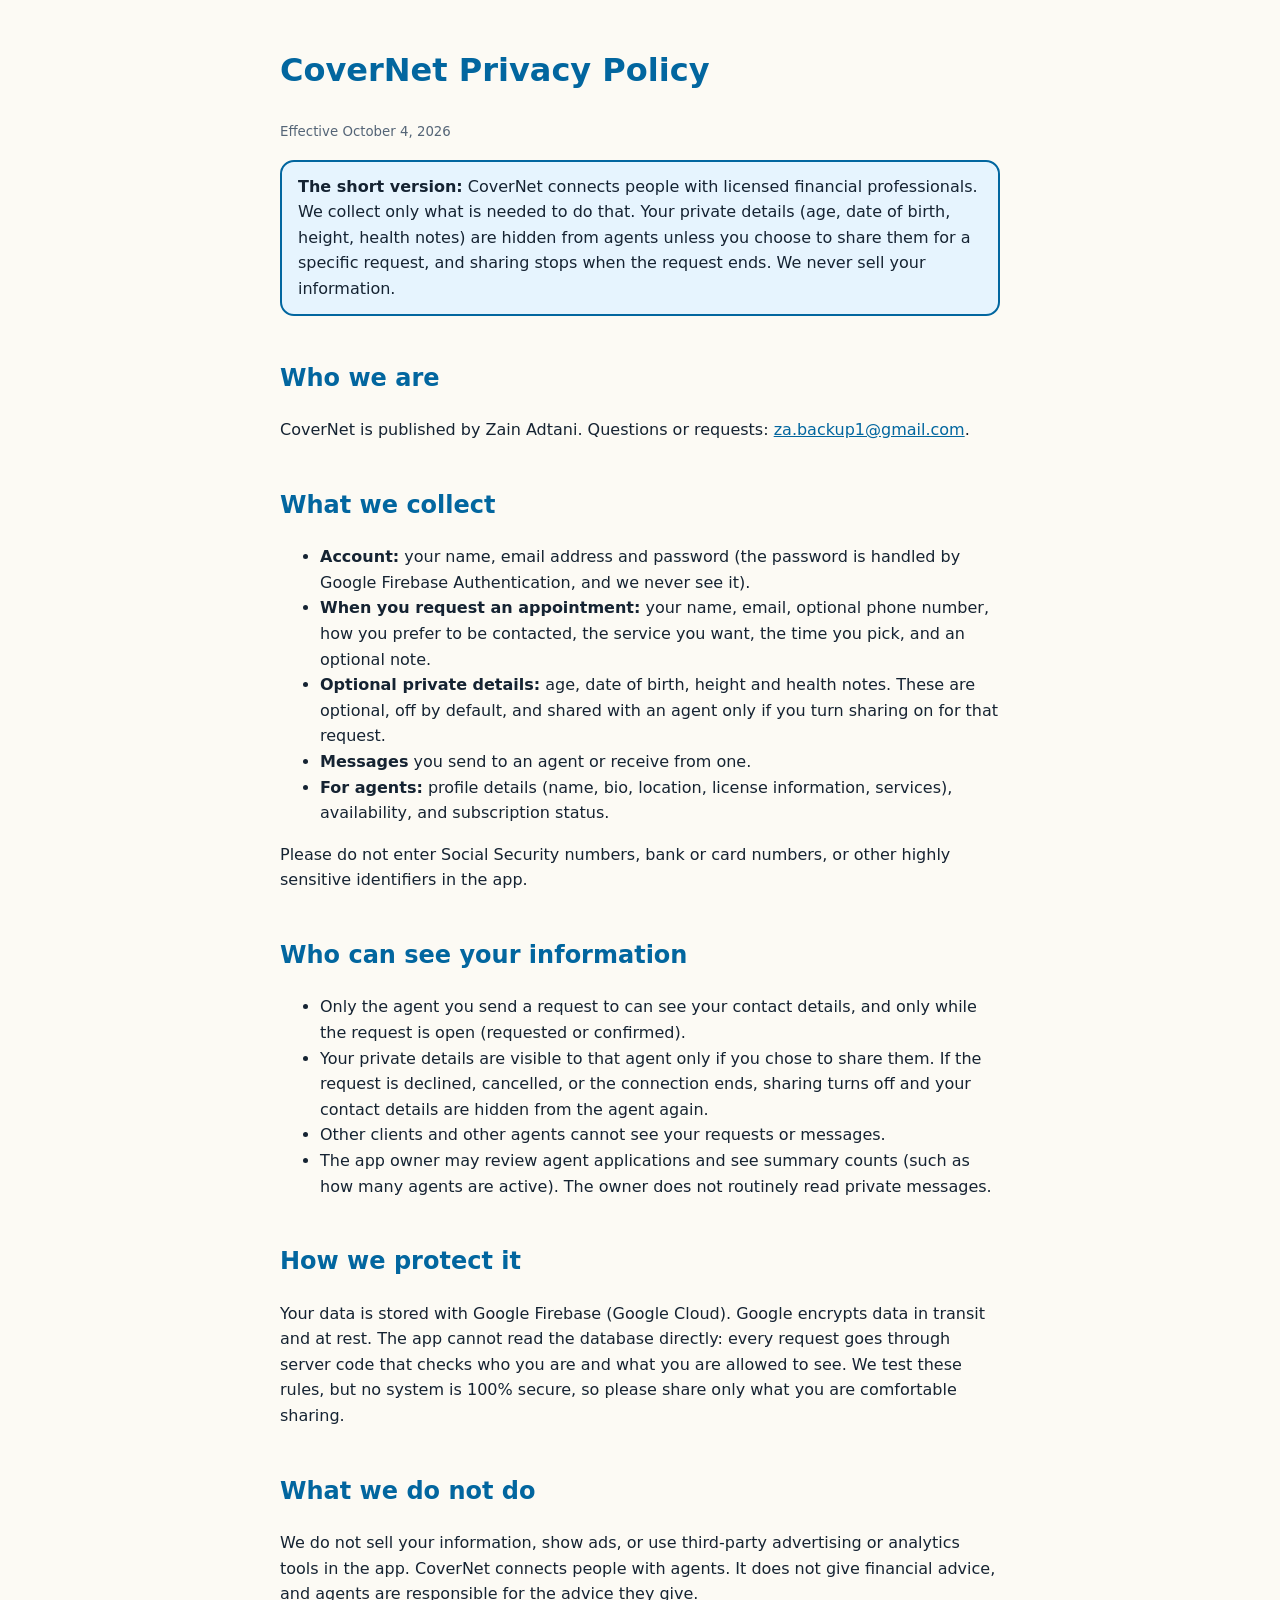
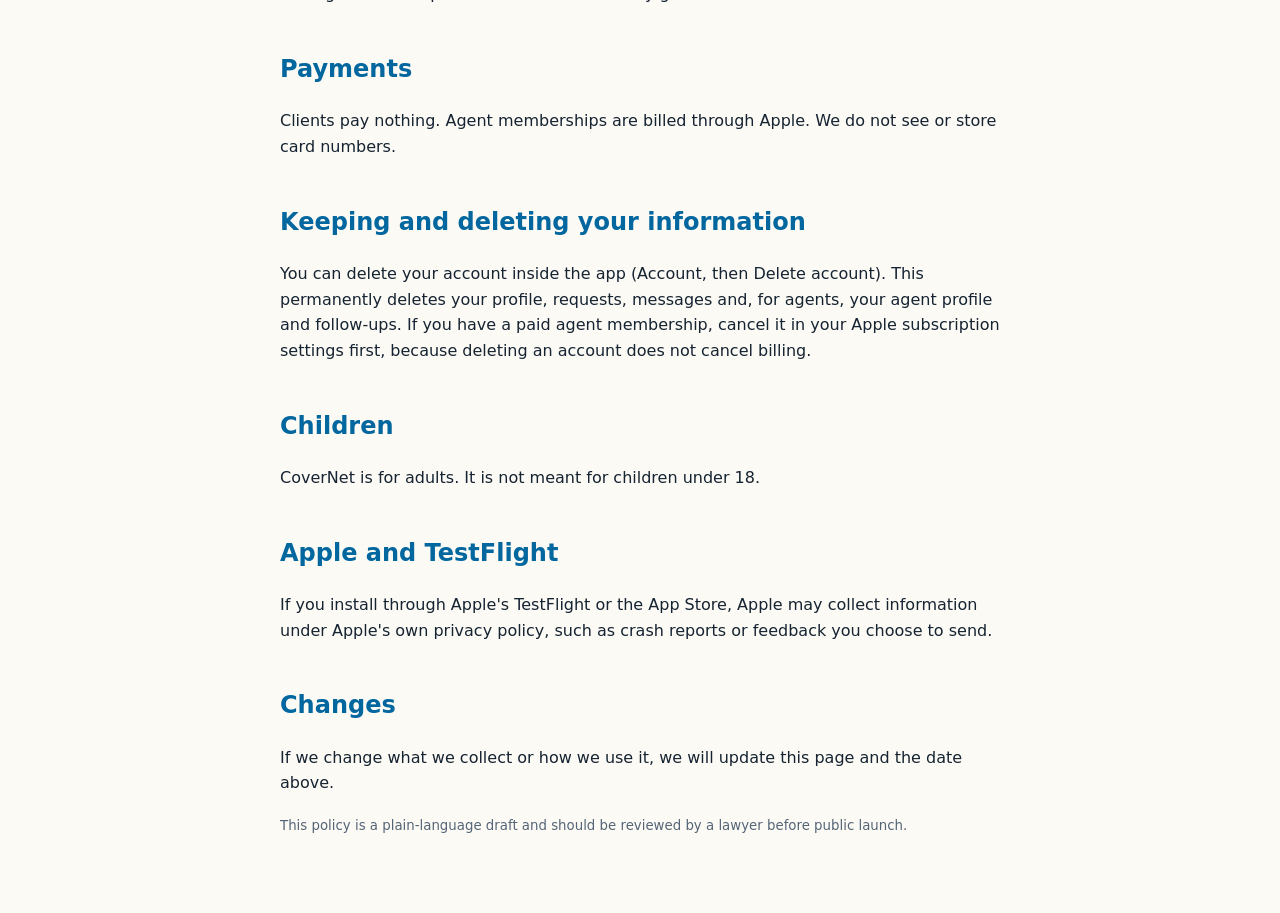
==== privacy-policy.html @ 8c381930 "CoverNet privacy policy and support pages (draft) Co-Authored-By: Claude Sonnet 5.5 <noreply@anthrop" ====
<!doctype html><html lang="en"><head><meta charset="utf-8"><meta name="viewport" content="width=device-width,initial-scale=1"><title>CoverNet Privacy Policy</title><link rel="stylesheet" href="style.css"></head><body>
<h1>CoverNet Privacy Policy</h1>
<p><small>Effective October 4, 2026</small></p>
<div class="box"><strong>The short version:</strong> CoverNet connects people with licensed financial professionals. We collect only what is needed to do that. Your private details (age, date of birth, height, health notes) are hidden from agents unless you choose to share them for a specific request, and sharing stops when the request ends. We never sell your information.</div>

<h2>Who we are</h2>
<p>CoverNet is published by Zain Adtani. Questions or requests: <a href="mailto:za.backup1@gmail.com">za.backup1@gmail.com</a>.</p>

<h2>What we collect</h2>
<ul>
<li><strong>Account:</strong> your name, email address and password (the password is handled by Google Firebase Authentication, and we never see it).</li>
<li><strong>When you request an appointment:</strong> your name, email, optional phone number, how you prefer to be contacted, the service you want, the time you pick, and an optional note.</li>
<li><strong>Optional private details:</strong> age, date of birth, height and health notes. These are optional, off by default, and shared with an agent only if you turn sharing on for that request.</li>
<li><strong>Messages</strong> you send to an agent or receive from one.</li>
<li><strong>For agents:</strong> profile details (name, bio, location, license information, services), availability, and subscription status.</li>
</ul>
<p>Please do not enter Social Security numbers, bank or card numbers, or other highly sensitive identifiers in the app.</p>

<h2>Who can see your information</h2>
<ul>
<li>Only the agent you send a request to can see your contact details, and only while the request is open (requested or confirmed).</li>
<li>Your private details are visible to that agent only if you chose to share them. If the request is declined, cancelled, or the connection ends, sharing turns off and your contact details are hidden from the agent again.</li>
<li>Other clients and other agents cannot see your requests or messages.</li>
<li>The app owner may review agent applications and see summary counts (such as how many agents are active). The owner does not routinely read private messages.</li>
</ul>

<h2>How we protect it</h2>
<p>Your data is stored with Google Firebase (Google Cloud). Google encrypts data in transit and at rest. The app cannot read the database directly: every request goes through server code that checks who you are and what you are allowed to see. We test these rules, but no system is 100% secure, so please share only what you are comfortable sharing.</p>

<h2>What we do not do</h2>
<p>We do not sell your information, show ads, or use third-party advertising or analytics tools in the app. CoverNet connects people with agents. It does not give financial advice, and agents are responsible for the advice they give.</p>

<h2>Payments</h2>
<p>Clients pay nothing. Agent memberships are billed through Apple. We do not see or store card numbers.</p>

<h2>Keeping and deleting your information</h2>
<p>You can delete your account inside the app (Account, then Delete account). This permanently deletes your profile, requests, messages and, for agents, your agent profile and follow-ups. If you have a paid agent membership, cancel it in your Apple subscription settings first, because deleting an account does not cancel billing.</p>

<h2>Children</h2>
<p>CoverNet is for adults. It is not meant for children under 18.</p>

<h2>Apple and TestFlight</h2>
<p>If you install through Apple's TestFlight or the App Store, Apple may collect information under Apple's own privacy policy, such as crash reports or feedback you choose to send.</p>

<h2>Changes</h2>
<p>If we change what we collect or how we use it, we will update this page and the date above.</p>
<p><small>This policy is a plain-language draft and should be reviewed by a lawyer before public launch.</small></p>
</body></html>
---- style.css ----
body{font-family:-apple-system,system-ui,Segoe UI,Roboto,sans-serif;max-width:720px;margin:0 auto;padding:24px 18px 60px;line-height:1.6;color:#152332;background:#FCFAF4}
h1{color:#02669F}h2{color:#02669F;margin-top:1.8em}a{color:#02669F}
.box{background:#E6F4FE;border:2px solid #02669F;border-radius:14px;padding:12px 16px}
.warn{background:#FFF3D0;border:2px solid #F6B91D;border-radius:14px;padding:12px 16px}
small{color:#556577}
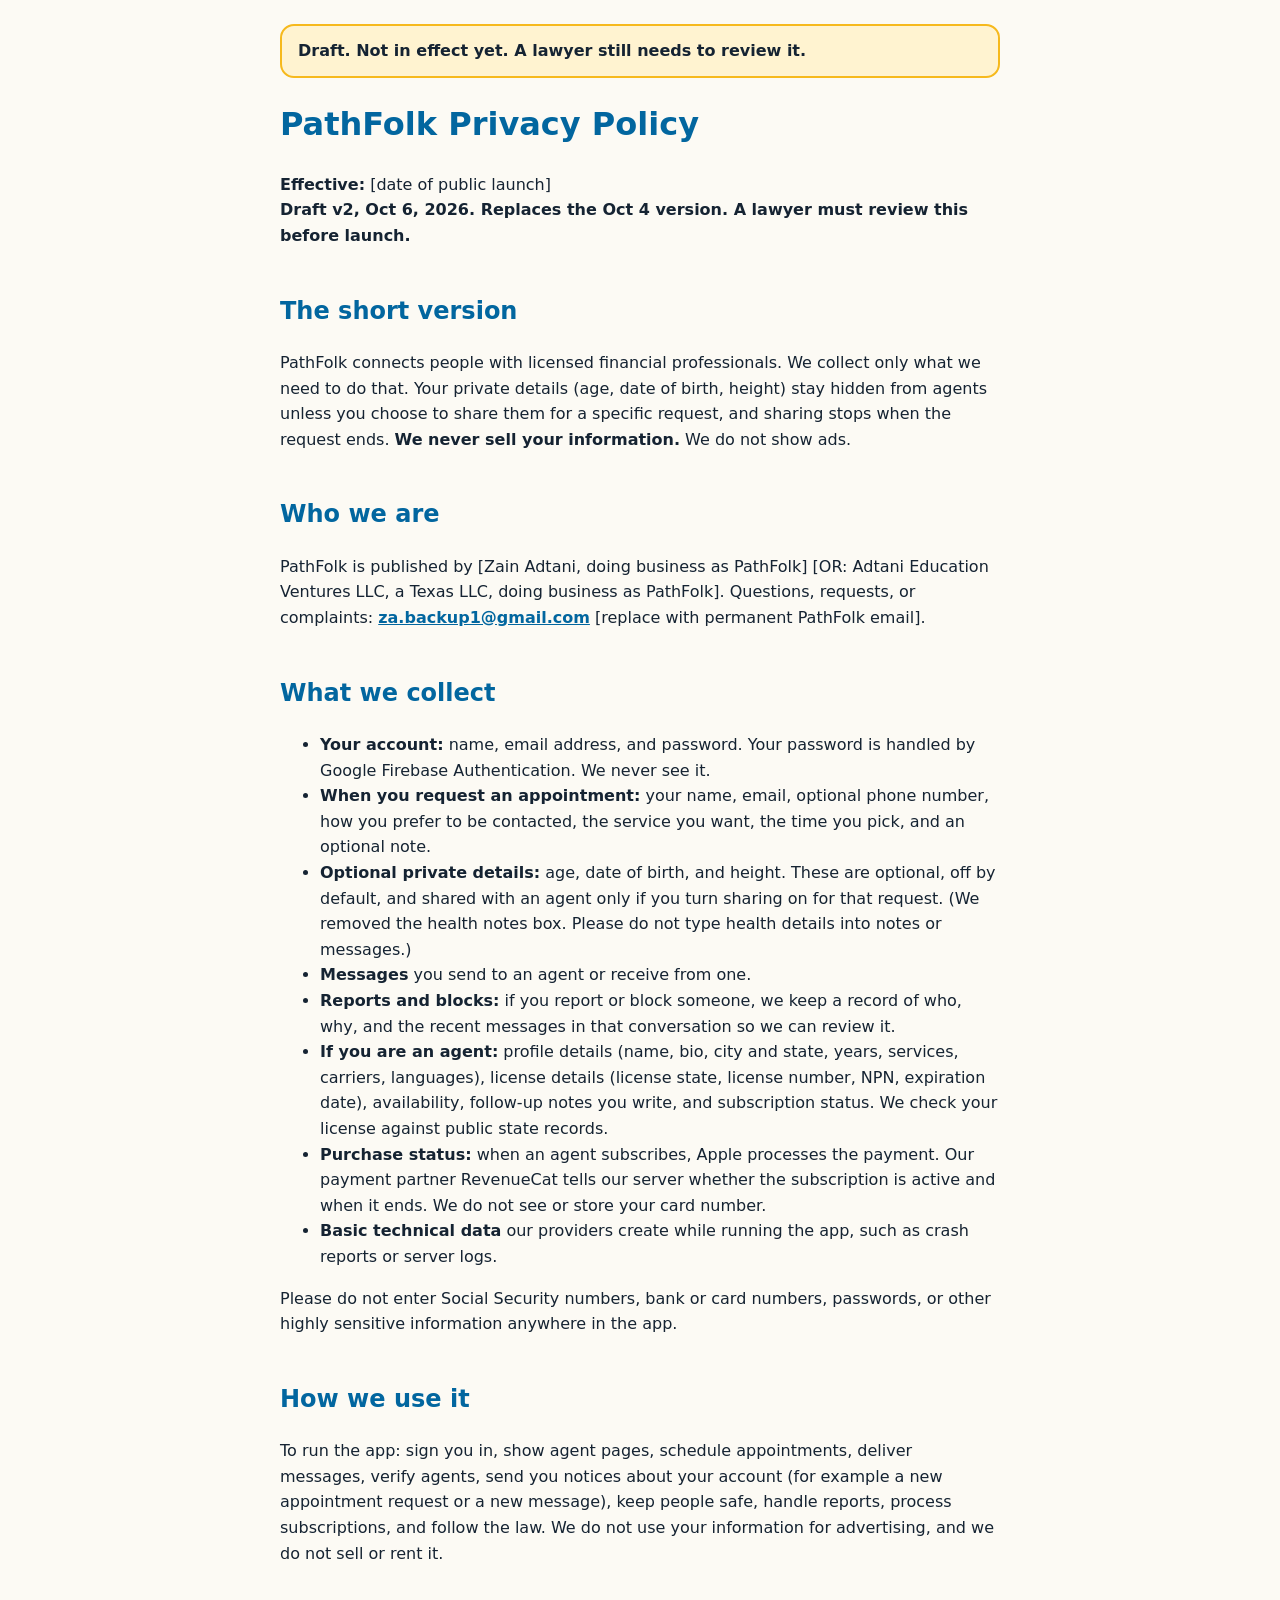
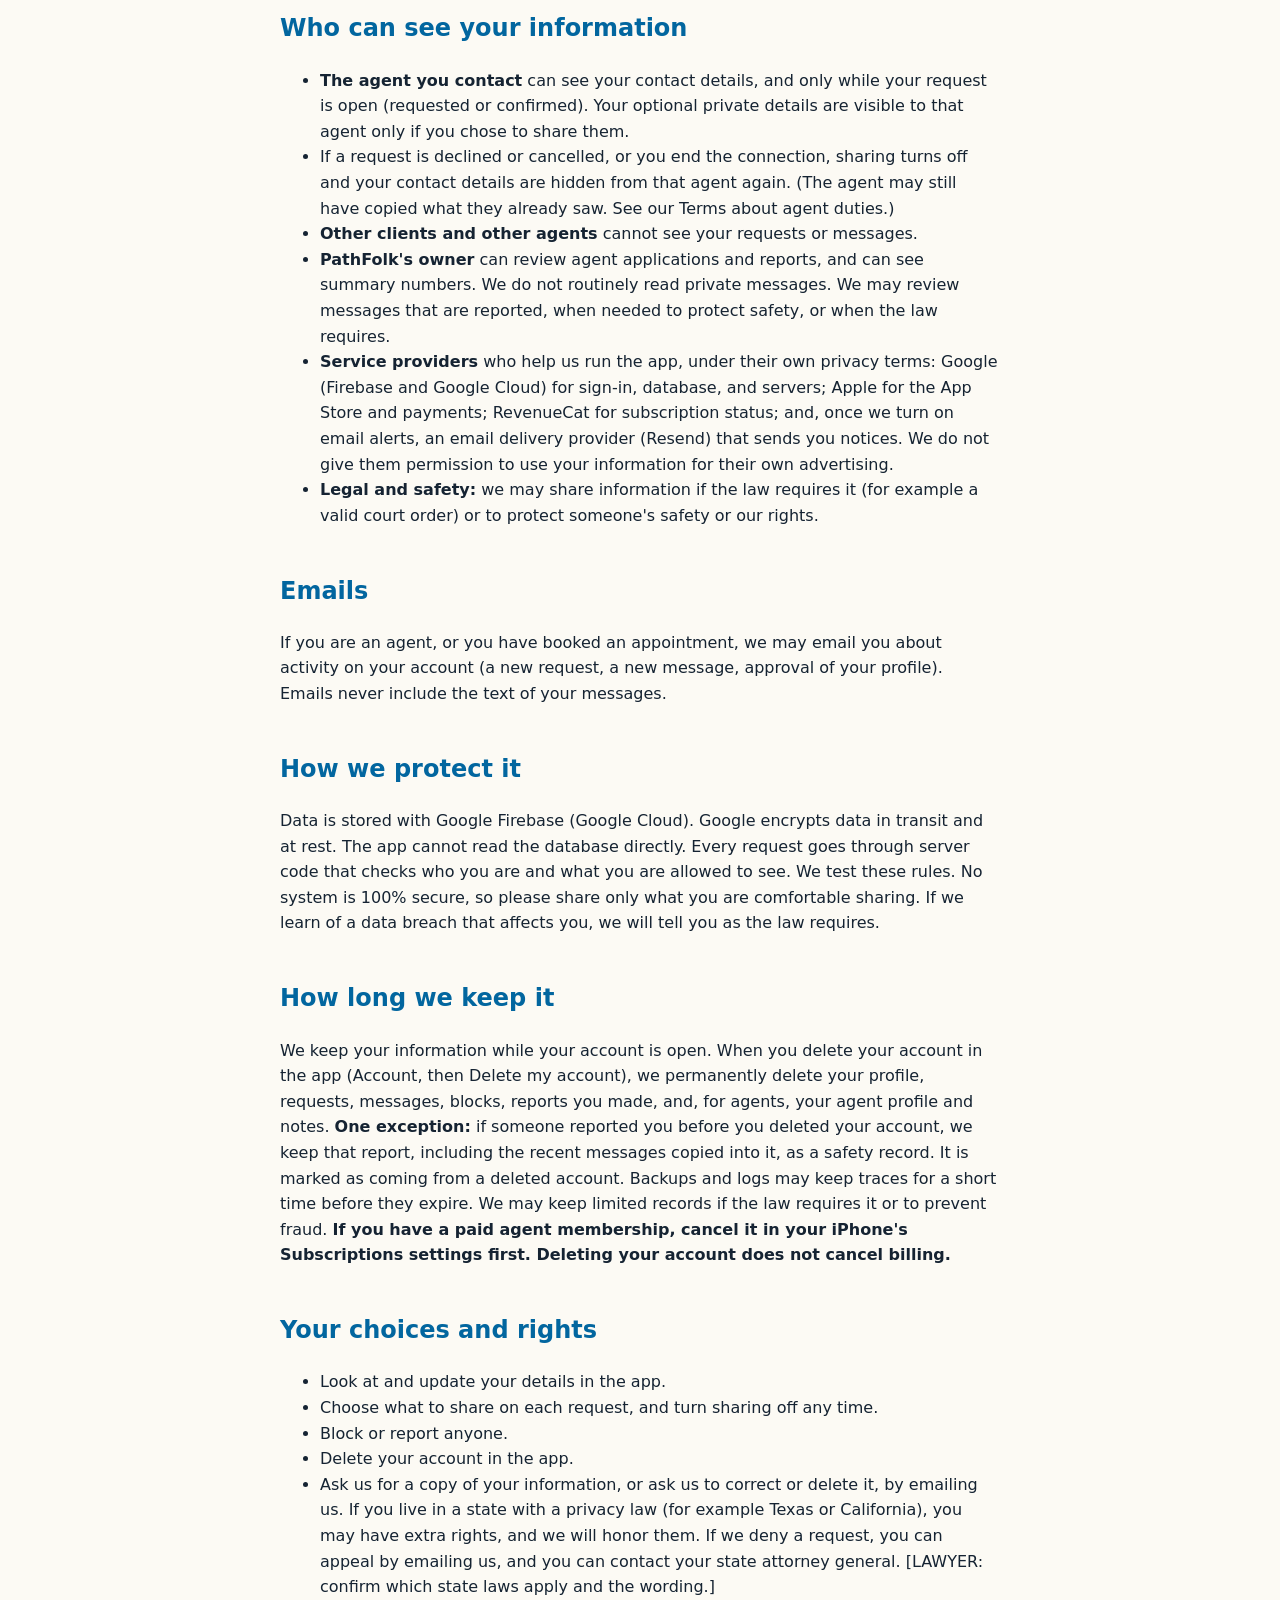
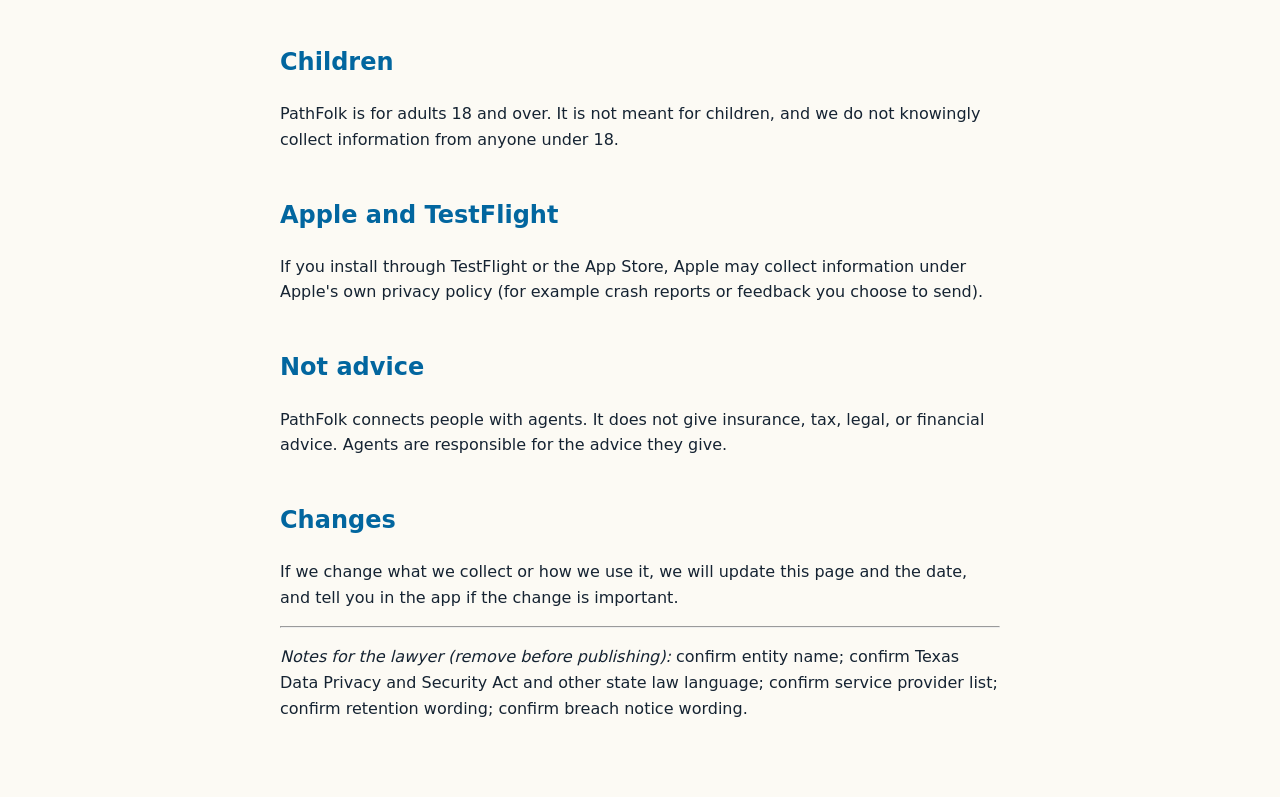
==== commit b448aef9: "WIP, unreviewed: half-finished helper edits saved before the session closed (not merged anywhere) Co" ====
--- a/privacy-policy.html
+++ b/privacy-policy.html
@@ -1,48 +1,56 @@
-<!doctype html><html lang="en"><head><meta charset="utf-8"><meta name="viewport" content="width=device-width,initial-scale=1"><title>CoverNet Privacy Policy</title><link rel="stylesheet" href="style.css"></head><body>
-<h1>CoverNet Privacy Policy</h1>
-<p><small>Effective October 4, 2026</small></p>
-<div class="box"><strong>The short version:</strong> CoverNet connects people with licensed financial professionals. We collect only what is needed to do that. Your private details (age, date of birth, height, health notes) are hidden from agents unless you choose to share them for a specific request, and sharing stops when the request ends. We never sell your information.</div>
-
+<!doctype html><html lang="en"><head><meta charset="utf-8"><meta name="viewport" content="width=device-width,initial-scale=1"><title>PathFolk Privacy Policy</title><link rel="stylesheet" href="style.css"></head><body>
+<div class="warn"><strong>Draft. Not in effect yet. A lawyer still needs to review it.</strong></div>
+<h1>PathFolk Privacy Policy</h1>
+<p><strong>Effective:</strong> [date of public launch]<br><strong>Draft v2, Oct 6, 2026. Replaces the Oct 4 version. A lawyer must review this before launch.</strong></p>
+<h2>The short version</h2>
+<p>PathFolk connects people with licensed financial professionals. We collect only what we need to do that. Your private details (age, date of birth, height) stay hidden from agents unless you choose to share them for a specific request, and sharing stops when the request ends. <strong>We never sell your information.</strong> We do not show ads.</p>
 <h2>Who we are</h2>
-<p>CoverNet is published by Zain Adtani. Questions or requests: <a href="mailto:za.backup1@gmail.com">za.backup1@gmail.com</a>.</p>
-
+<p>PathFolk is published by [Zain Adtani, doing business as PathFolk] [OR: Adtani Education Ventures LLC, a Texas LLC, doing business as PathFolk]. Questions, requests, or complaints: <strong><a href="mailto:za.backup1@gmail.com">za.backup1@gmail.com</a></strong> [replace with permanent PathFolk email].</p>
 <h2>What we collect</h2>
 <ul>
-<li><strong>Account:</strong> your name, email address and password (the password is handled by Google Firebase Authentication, and we never see it).</li>
+<li><strong>Your account:</strong> name, email address, and password. Your password is handled by Google Firebase Authentication. We never see it.</li>
 <li><strong>When you request an appointment:</strong> your name, email, optional phone number, how you prefer to be contacted, the service you want, the time you pick, and an optional note.</li>
-<li><strong>Optional private details:</strong> age, date of birth, height and health notes. These are optional, off by default, and shared with an agent only if you turn sharing on for that request.</li>
+<li><strong>Optional private details:</strong> age, date of birth, and height. These are optional, off by default, and shared with an agent only if you turn sharing on for that request. (We removed the health notes box. Please do not type health details into notes or messages.)</li>
 <li><strong>Messages</strong> you send to an agent or receive from one.</li>
-<li><strong>For agents:</strong> profile details (name, bio, location, license information, services), availability, and subscription status.</li>
+<li><strong>Reports and blocks:</strong> if you report or block someone, we keep a record of who, why, and the recent messages in that conversation so we can review it.</li>
+<li><strong>If you are an agent:</strong> profile details (name, bio, city and state, years, services, carriers, languages), license details (license state, license number, NPN, expiration date), availability, follow-up notes you write, and subscription status. We check your license against public state records.</li>
+<li><strong>Purchase status:</strong> when an agent subscribes, Apple processes the payment. Our payment partner RevenueCat tells our server whether the subscription is active and when it ends. We do not see or store your card number.</li>
+<li><strong>Basic technical data</strong> our providers create while running the app, such as crash reports or server logs.</li>
 </ul>
-<p>Please do not enter Social Security numbers, bank or card numbers, or other highly sensitive identifiers in the app.</p>
-
+<p>Please do not enter Social Security numbers, bank or card numbers, passwords, or other highly sensitive information anywhere in the app.</p>
+<h2>How we use it</h2>
+<p>To run the app: sign you in, show agent pages, schedule appointments, deliver messages, verify agents, send you notices about your account (for example a new appointment request or a new message), keep people safe, handle reports, process subscriptions, and follow the law. We do not use your information for advertising, and we do not sell or rent it.</p>
 <h2>Who can see your information</h2>
 <ul>
-<li>Only the agent you send a request to can see your contact details, and only while the request is open (requested or confirmed).</li>
-<li>Your private details are visible to that agent only if you chose to share them. If the request is declined, cancelled, or the connection ends, sharing turns off and your contact details are hidden from the agent again.</li>
-<li>Other clients and other agents cannot see your requests or messages.</li>
-<li>The app owner may review agent applications and see summary counts (such as how many agents are active). The owner does not routinely read private messages.</li>
+<li><strong>The agent you contact</strong> can see your contact details, and only while your request is open (requested or confirmed). Your optional private details are visible to that agent only if you chose to share them.</li>
+<li>If a request is declined or cancelled, or you end the connection, sharing turns off and your contact details are hidden from that agent again. (The agent may still have copied what they already saw. See our Terms about agent duties.)</li>
+<li><strong>Other clients and other agents</strong> cannot see your requests or messages.</li>
+<li><strong>PathFolk&#39;s owner</strong> can review agent applications and reports, and can see summary numbers. We do not routinely read private messages. We may review messages that are reported, when needed to protect safety, or when the law requires.</li>
+<li><strong>Service providers</strong> who help us run the app, under their own privacy terms: Google (Firebase and Google Cloud) for sign-in, database, and servers; Apple for the App Store and payments; RevenueCat for subscription status; and, once we turn on email alerts, an email delivery provider (Resend) that sends you notices. We do not give them permission to use your information for their own advertising.</li>
+<li><strong>Legal and safety:</strong> we may share information if the law requires it (for example a valid court order) or to protect someone&#39;s safety or our rights.</li>
 </ul>
-
+<h2>Emails</h2>
+<p>If you are an agent, or you have booked an appointment, we may email you about activity on your account (a new request, a new message, approval of your profile). Emails never include the text of your messages.</p>
 <h2>How we protect it</h2>
-<p>Your data is stored with Google Firebase (Google Cloud). Google encrypts data in transit and at rest. The app cannot read the database directly: every request goes through server code that checks who you are and what you are allowed to see. We test these rules, but no system is 100% secure, so please share only what you are comfortable sharing.</p>
-
-<h2>What we do not do</h2>
-<p>We do not sell your information, show ads, or use third-party advertising or analytics tools in the app. CoverNet connects people with agents. It does not give financial advice, and agents are responsible for the advice they give.</p>
-
-<h2>Payments</h2>
-<p>Clients pay nothing. Agent memberships are billed through Apple. We do not see or store card numbers.</p>
-
-<h2>Keeping and deleting your information</h2>
-<p>You can delete your account inside the app (Account, then Delete account). This permanently deletes your profile, requests, messages and, for agents, your agent profile and follow-ups. If you have a paid agent membership, cancel it in your Apple subscription settings first, because deleting an account does not cancel billing.</p>
-
+<p>Data is stored with Google Firebase (Google Cloud). Google encrypts data in transit and at rest. The app cannot read the database directly. Every request goes through server code that checks who you are and what you are allowed to see. We test these rules. No system is 100% secure, so please share only what you are comfortable sharing. If we learn of a data breach that affects you, we will tell you as the law requires.</p>
+<h2>How long we keep it</h2>
+<p>We keep your information while your account is open. When you delete your account in the app (Account, then Delete my account), we permanently delete your profile, requests, messages, blocks, reports you made, and, for agents, your agent profile and notes. <strong>One exception:</strong> if someone reported you before you deleted your account, we keep that report, including the recent messages copied into it, as a safety record. It is marked as coming from a deleted account. Backups and logs may keep traces for a short time before they expire. We may keep limited records if the law requires it or to prevent fraud. <strong>If you have a paid agent membership, cancel it in your iPhone&#39;s Subscriptions settings first. Deleting your account does not cancel billing.</strong></p>
+<h2>Your choices and rights</h2>
+<ul>
+<li>Look at and update your details in the app.</li>
+<li>Choose what to share on each request, and turn sharing off any time.</li>
+<li>Block or report anyone.</li>
+<li>Delete your account in the app.</li>
+<li>Ask us for a copy of your information, or ask us to correct or delete it, by emailing us. If you live in a state with a privacy law (for example Texas or California), you may have extra rights, and we will honor them. If we deny a request, you can appeal by emailing us, and you can contact your state attorney general. [LAWYER: confirm which state laws apply and the wording.]</li>
+</ul>
 <h2>Children</h2>
-<p>CoverNet is for adults. It is not meant for children under 18.</p>
-
+<p>PathFolk is for adults 18 and over. It is not meant for children, and we do not knowingly collect information from anyone under 18.</p>
 <h2>Apple and TestFlight</h2>
-<p>If you install through Apple's TestFlight or the App Store, Apple may collect information under Apple's own privacy policy, such as crash reports or feedback you choose to send.</p>
-
+<p>If you install through TestFlight or the App Store, Apple may collect information under Apple&#39;s own privacy policy (for example crash reports or feedback you choose to send).</p>
+<h2>Not advice</h2>
+<p>PathFolk connects people with agents. It does not give insurance, tax, legal, or financial advice. Agents are responsible for the advice they give.</p>
 <h2>Changes</h2>
-<p>If we change what we collect or how we use it, we will update this page and the date above.</p>
-<p><small>This policy is a plain-language draft and should be reviewed by a lawyer before public launch.</small></p>
+<p>If we change what we collect or how we use it, we will update this page and the date, and tell you in the app if the change is important.</p>
+<hr>
+<p><em>Notes for the lawyer (remove before publishing):</em> confirm entity name; confirm Texas Data Privacy and Security Act and other state law language; confirm service provider list; confirm retention wording; confirm breach notice wording.</p>
 </body></html>
